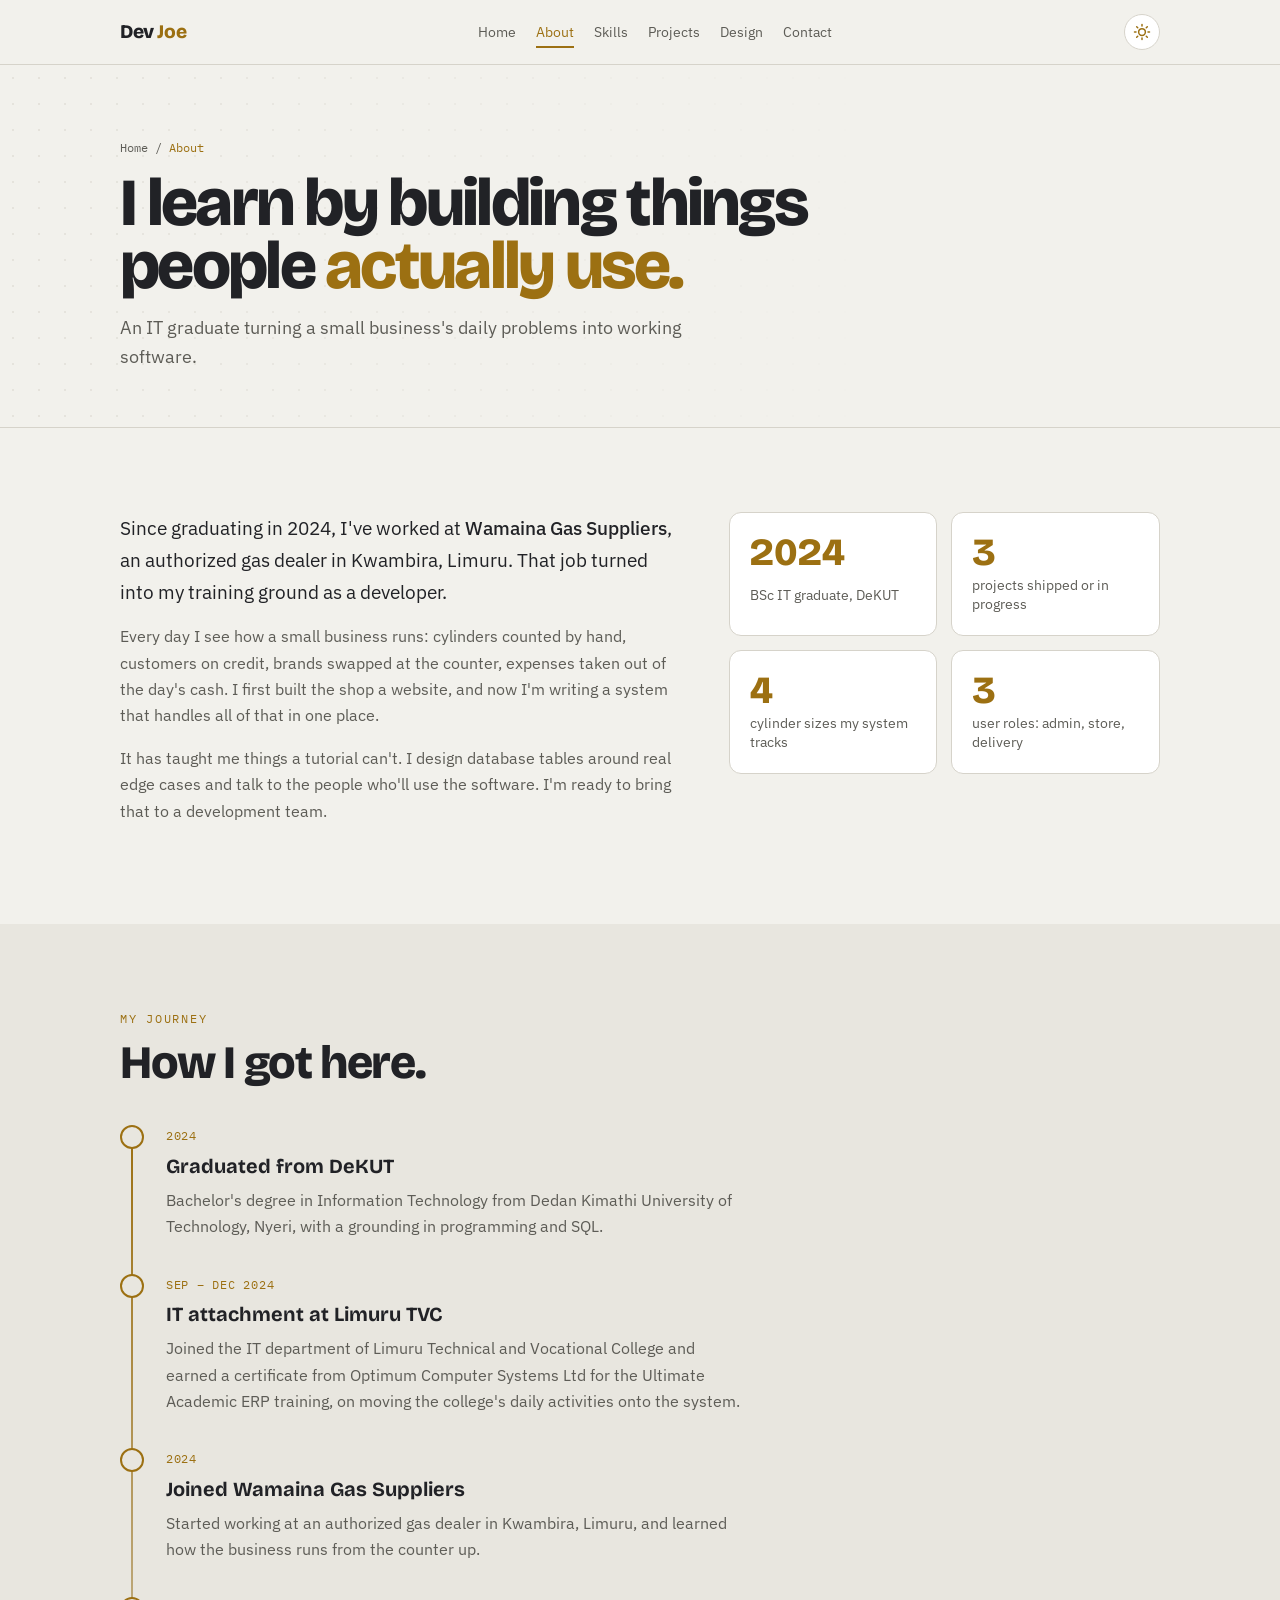
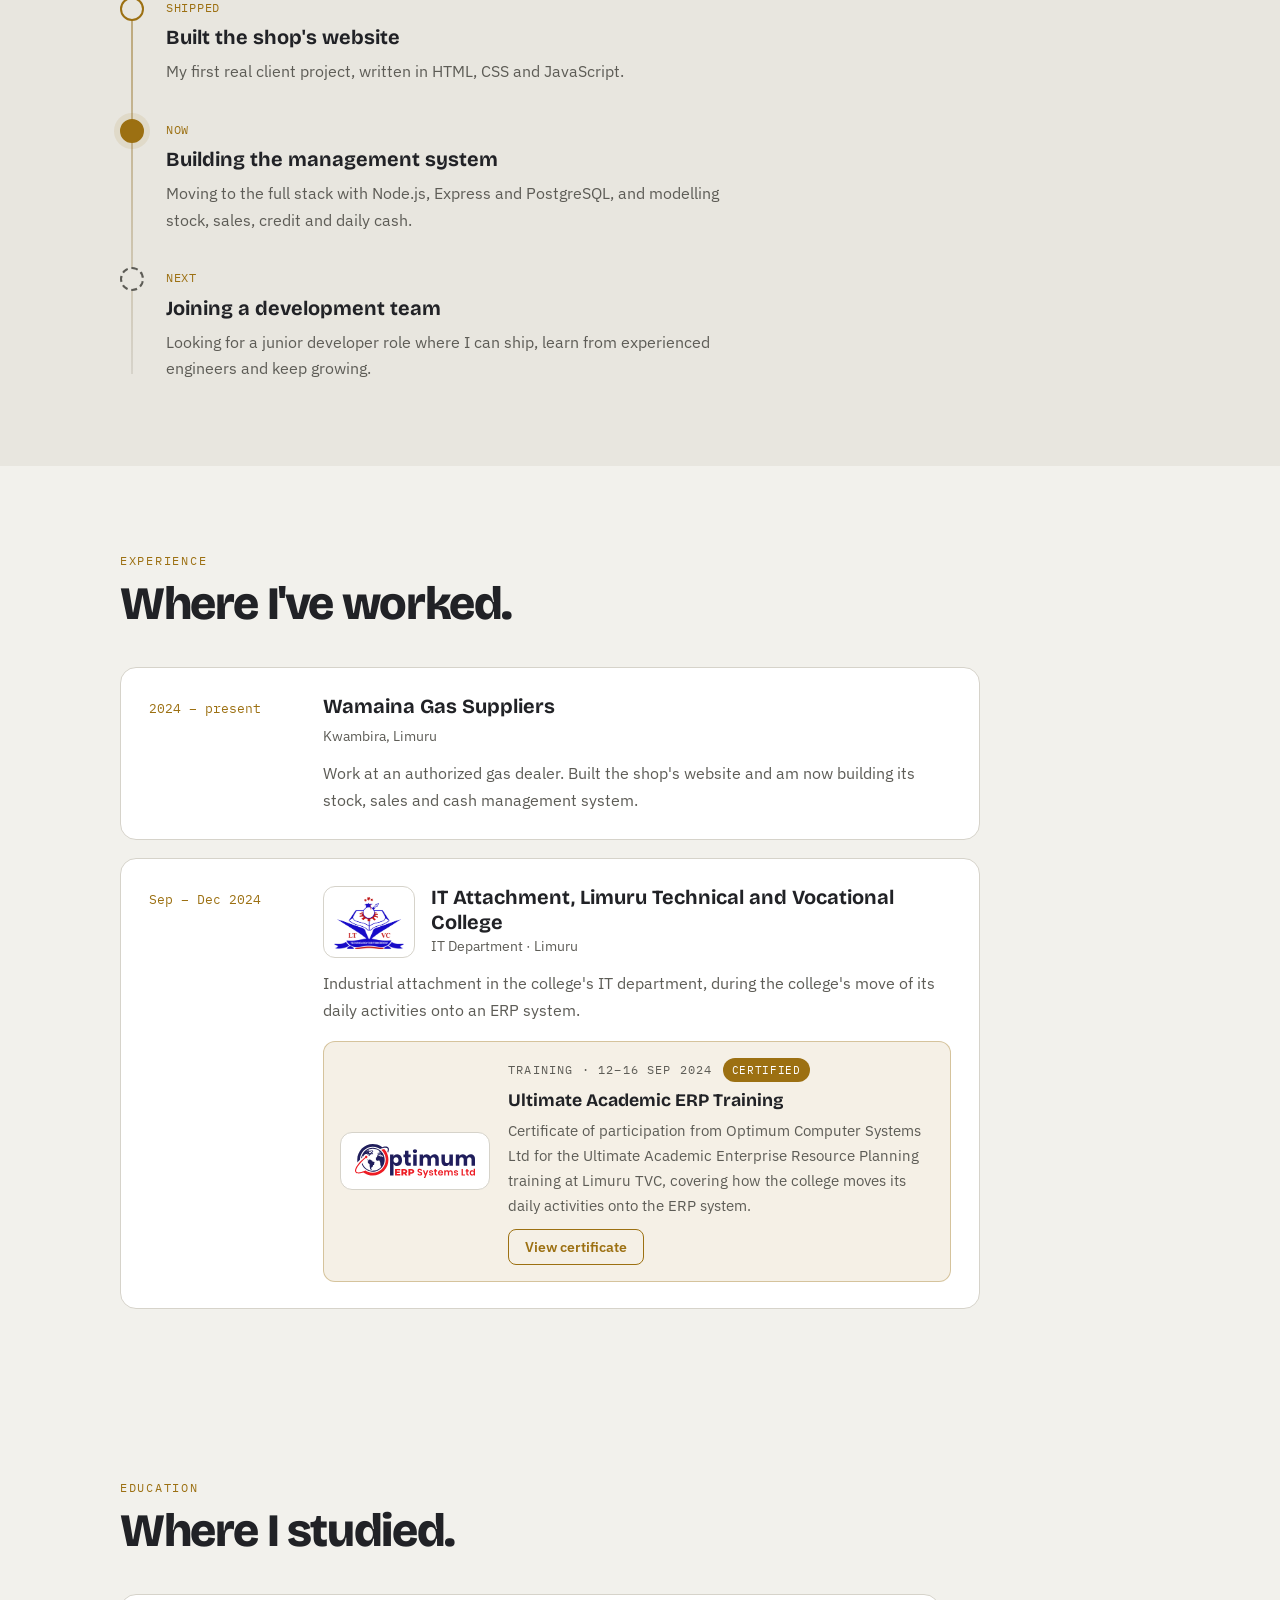
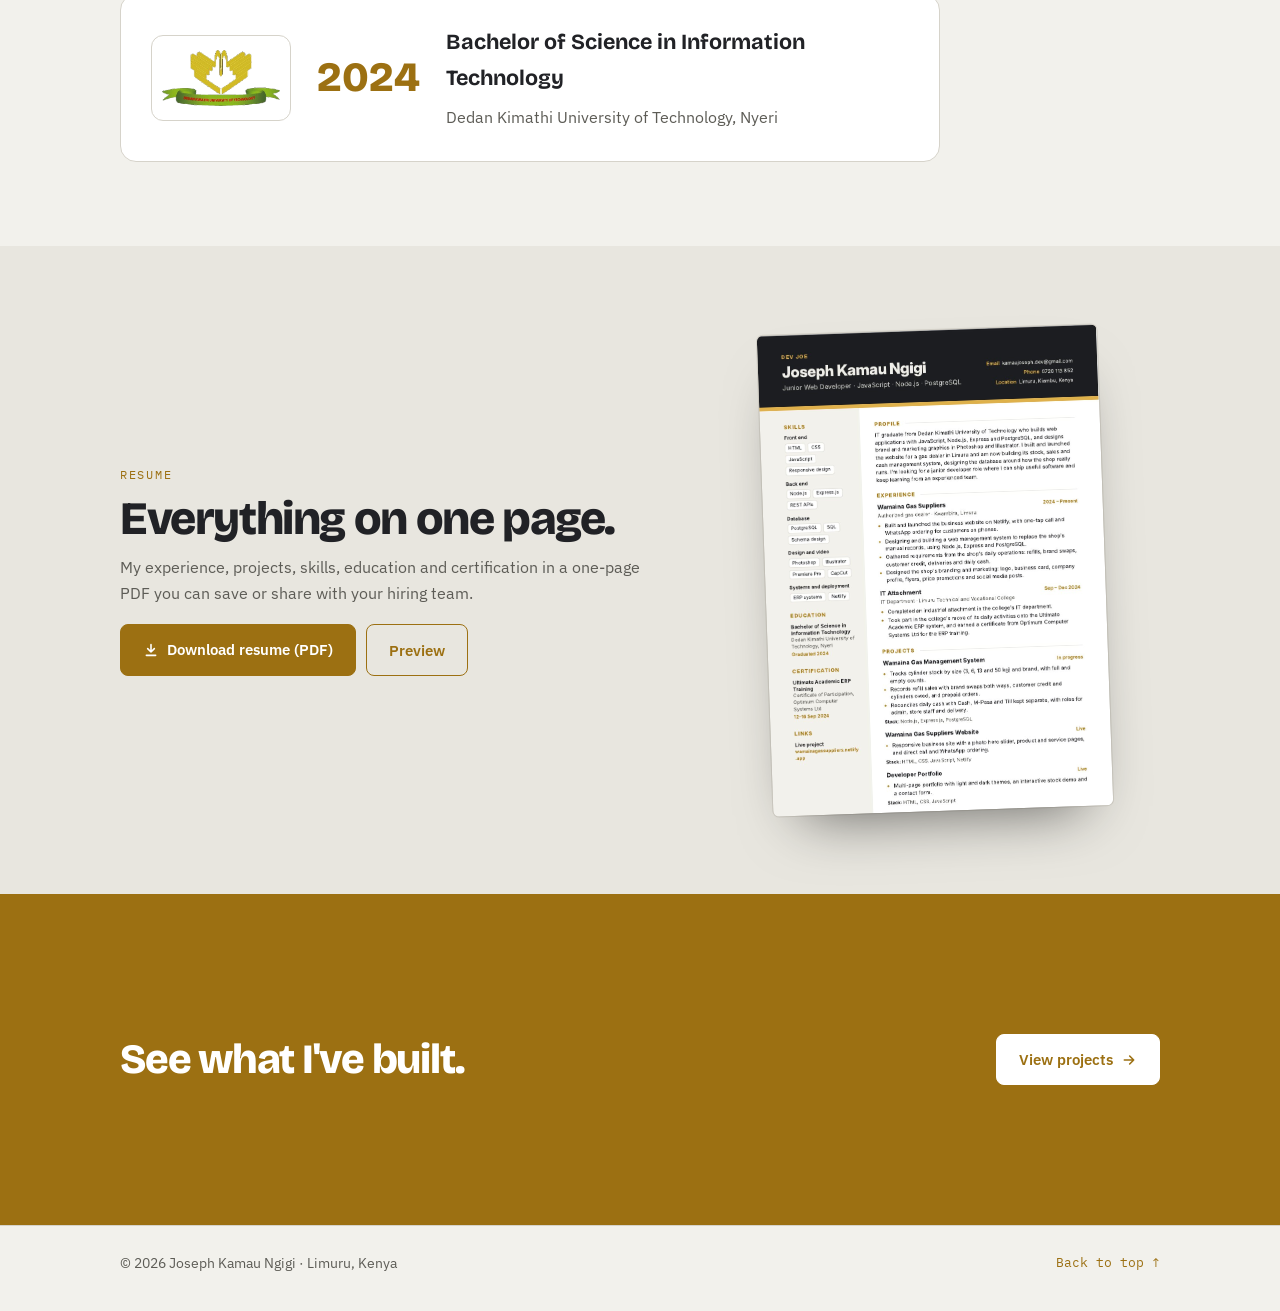
==== about.html @ 1b69b2f5 "Move site to repo root" ====
<!doctype html>
<html lang="en">
<head>
<meta charset="utf-8">
<meta name="viewport" content="width=device-width, initial-scale=1, viewport-fit=cover">
<title>About · Joseph Kamau Ngigi</title>
<link rel="preconnect" href="https://fonts.googleapis.com">
<link rel="preconnect" href="https://fonts.gstatic.com" crossorigin>
<link rel="stylesheet" href="https://fonts.googleapis.com/css2?family=Bricolage+Grotesque:opsz,wght@12..96,500;12..96,700;12..96,800&family=IBM+Plex+Sans:wght@400;500;600&family=IBM+Plex+Mono:wght@400;500&display=swap">
<link rel="stylesheet" href="styles.css">
<script>try{var t=localStorage.getItem('jkn-theme');if(t)document.documentElement.setAttribute('data-theme',t);}catch(e){}</script>
<style>:root{padding-top:env(safe-area-inset-top,0px);padding-bottom:env(safe-area-inset-bottom,0px)}body{margin:0}img{max-width:100%}[hidden]{display:none!important}</style>
</head>
<body>
<header class="top">
  <div class="wrap">
    <a class="mark" href="index.html">Dev <span>Joe</span></a>
    <nav aria-label="Main">
        <a href="index.html">Home</a>
        <a href="about.html" class="active" aria-current="page">About</a>
        <a href="skills.html">Skills</a>
        <a href="projects.html">Projects</a>
        <a href="design.html">Design</a>
        <a href="contact.html">Contact</a>
    </nav>
    <div class="top-right">
      <button class="theme-btn" id="theme-btn" type="button" aria-label="Switch light or dark theme">
        <svg viewBox="0 0 24 24" fill="none" stroke="currentColor" stroke-width="2" stroke-linecap="round"><circle cx="12" cy="12" r="4.5"/><path d="M12 2v2M12 20v2M4.9 4.9l1.4 1.4M17.7 17.7l1.4 1.4M2 12h2M20 12h2M4.9 19.1l1.4-1.4M17.7 6.3l1.4-1.4"/></svg>
      </button>
      <button class="menu-btn" id="menu-btn" type="button" aria-label="Open menu" aria-expanded="false">
        <svg viewBox="0 0 24 24" fill="none" stroke="currentColor" stroke-width="2.2" stroke-linecap="round"><path d="M4 7h16M4 12h16M4 17h16"/></svg>
      </button>
    </div>
  </div>
</header>

<main id="top">
  <div class="page-hero">
    <div class="wrap">
      <div class="crumb"><a href="index.html">Home</a> / <span>About</span></div>
      <h1>I learn by building things people <em>actually use.</em></h1>
      <p>An IT graduate turning a small business's daily problems into working software.</p>
    </div>
  </div>

  <section>
    <div class="wrap">
      <div class="about-grid">
        <div class="about-text">
          <p>Since graduating in 2024, I've worked at <strong>Wamaina Gas Suppliers</strong>, an authorized gas dealer in Kwambira, Limuru. That job turned into my training ground as a developer.</p>
          <p>Every day I see how a small business runs: cylinders counted by hand, customers on credit, brands swapped at the counter, expenses taken out of the day's cash. I first built the shop a website, and now I'm writing a system that handles all of that in one place.</p>
          <p>It has taught me things a tutorial can't. I design database tables around real edge cases and talk to the people who'll use the software. I'm ready to bring that to a development team.</p>
        </div>
        <div class="stats">
          <div class="stat"><b>2024</b><span>BSc IT graduate, DeKUT</span></div>
          <div class="stat"><b>3</b><span>projects shipped or in progress</span></div>
          <div class="stat"><b>4</b><span>cylinder sizes my system tracks</span></div>
          <div class="stat"><b>3</b><span>user roles: admin, store, delivery</span></div>
        </div>
      </div>
    </div>
  </section>

  <section class="alt">
    <div class="wrap">
      <div class="sec-head">
        <div class="kicker">My journey</div>
        <h2>How I got here.</h2>
      </div>
      <div class="journey">
        <div class="step">
          <div class="node"></div>
          <div class="step-body">
            <span class="when">2024</span>
            <h3>Graduated from DeKUT</h3>
            <p>Bachelor's degree in Information Technology from Dedan Kimathi University of Technology, Nyeri, with a grounding in programming and SQL.</p>
          </div>
        </div>
        <div class="step">
          <div class="node"></div>
          <div class="step-body">
            <span class="when">Sep – Dec 2024</span>
            <h3>IT attachment at Limuru TVC</h3>
            <p>Joined the IT department of Limuru Technical and Vocational College and earned a certificate from Optimum Computer Systems Ltd for the Ultimate Academic ERP training, on moving the college's daily activities onto the system.</p>
          </div>
        </div>
        <div class="step">
          <div class="node"></div>
          <div class="step-body">
            <span class="when">2024</span>
            <h3>Joined Wamaina Gas Suppliers</h3>
            <p>Started working at an authorized gas dealer in Kwambira, Limuru, and learned how the business runs from the counter up.</p>
          </div>
        </div>
        <div class="step">
          <div class="node"></div>
          <div class="step-body">
            <span class="when">Shipped</span>
            <h3>Built the shop's website</h3>
            <p>My first real client project, written in HTML, CSS and JavaScript.</p>
          </div>
        </div>
        <div class="step now">
          <div class="node"></div>
          <div class="step-body">
            <span class="when">Now</span>
            <h3>Building the management system</h3>
            <p>Moving to the full stack with Node.js, Express and PostgreSQL, and modelling stock, sales, credit and daily cash.</p>
          </div>
        </div>
        <div class="step next">
          <div class="node"></div>
          <div class="step-body">
            <span class="when">Next</span>
            <h3>Joining a development team</h3>
            <p>Looking for a junior developer role where I can ship, learn from experienced engineers and keep growing.</p>
          </div>
        </div>
      </div>
    </div>
  </section>

  <section>
    <div class="wrap">
      <div class="sec-head">
        <div class="kicker">Experience</div>
        <h2>Where I've worked.</h2>
      </div>
      <div class="exp-list">
        <article class="exp">
          <div class="exp-when">2024 – present</div>
          <div class="exp-body">
            <h3>Wamaina Gas Suppliers</h3>
            <div class="exp-where">Kwambira, Limuru</div>
            <p>Work at an authorized gas dealer. Built the shop's website and am now building its stock, sales and cash management system.</p>
          </div>
        </article>
        <article class="exp">
          <div class="exp-when">Sep – Dec 2024</div>
          <div class="exp-body">
            <div class="exp-title">
              <div class="logo-plate"><img src="logo-ltvc.png" alt="Limuru Technical and Vocational College logo" width="400" height="299"></div>
              <div>
                <h3>IT Attachment, Limuru Technical and Vocational College</h3>
                <div class="exp-where">IT Department · Limuru</div>
              </div>
            </div>
            <p>Industrial attachment in the college's IT department, during the college's move of its daily activities onto an ERP system.</p>
            <div class="cert">
              <div class="logo-plate wide"><img src="logo-optimum.svg" alt="Optimum logo" width="714" height="200"></div>
              <div class="cert-body">
                <div class="cert-top"><span class="label">Training · 12–16 Sep 2024</span><span class="cert-badge">Certified</span></div>
                <h4>Ultimate Academic ERP Training</h4>
                <p>Certificate of participation from Optimum Computer Systems Ltd for the Ultimate Academic Enterprise Resource Planning training at Limuru TVC, covering how the college moves its daily activities onto the ERP system.</p>
                <button class="btn btn-ghost cert-btn" type="button" id="open-cert">View certificate</button>
              </div>
            </div>
          </div>
        </article>
      </div>
    </div>
  </section>

  <section>
    <div class="wrap">
      <div class="sec-head">
        <div class="kicker">Education</div>
        <h2>Where I studied.</h2>
      </div>
      <div class="edu-card">
        <div class="logo-plate edu-logo"><img src="logo-dekut.png" alt="Dedan Kimathi University of Technology logo" width="395" height="186"></div>
        <div class="edu-year">2024</div>
        <h3>Bachelor of Science in Information Technology</h3>
        <p>Dedan Kimathi University of Technology, Nyeri</p>
      </div>
    </div>
  </section>

  <section class="alt" id="resume">
    <div class="wrap resume-grid">
      <div class="sec-head">
        <div class="kicker">Resume</div>
        <h2>Everything on one page.</h2>
        <p>My experience, projects, skills, education and certification in a one-page PDF you can save or share with your hiring team.</p>
        <div class="resume-actions">
          <a class="btn btn-solid resume-dl" id="dl-about" href="Joseph-Kamau-Ngigi-Resume.pdf" download><svg viewBox="0 0 24 24" fill="none" stroke="currentColor" stroke-width="2.4" stroke-linecap="round" stroke-linejoin="round"><path d="M12 4v11M7 10l5 5 5-5M5 20h14"/></svg> Download resume (PDF)</a>
          <button class="btn btn-ghost" type="button" data-open="resume-box">Preview</button>
        </div>
        <p class="dl-note" id="dl-note-about" aria-live="polite"></p>
      </div>
      <button class="resume-thumb" type="button" data-open="resume-box" aria-label="Preview resume">
        <img src="resume-preview.jpg" alt="First page of Joseph Kamau Ngigi's resume" width="911" height="1288" loading="lazy">
      </button>
    </div>
  </section>

  <div class="lightbox" id="resume-box" hidden role="dialog" aria-modal="true" aria-label="Resume preview">
    <div class="lightbox-inner">
      <button class="lightbox-close" type="button" data-close="resume-box" aria-label="Close resume preview">×</button>
      <img src="resume-preview.jpg" alt="Joseph Kamau Ngigi's resume" width="911" height="1288">
    </div>
  </div>

  <section class="cta">
    <div class="wrap">
      <h2>See what I've built.</h2>
      <a class="btn" href="projects.html">View projects <svg viewBox="0 0 24 24" fill="none" stroke="currentColor" stroke-width="2.4" stroke-linecap="round" stroke-linejoin="round"><path d="M5 12h14M13 6l6 6-6 6"/></svg></a>
    </div>
  </section>

  <div class="lightbox" id="cert-box" hidden role="dialog" aria-modal="true" aria-label="ERP training certificate">
    <div class="lightbox-inner">
      <button class="lightbox-close" type="button" id="close-cert" aria-label="Close certificate">×</button>
      <img src="certificate-erp.jpg" alt="Certificate of participation awarded to Kamau Joseph by Optimum Computer Systems Ltd for the Ultimate Academic ERP Training at Limuru Technical and Vocational College, 12 to 16 September 2024" width="1600" height="1132" loading="lazy">
    </div>
  </div>
</main>

<footer>
  <div class="wrap">
    <span>© 2026 Joseph Kamau Ngigi · Limuru, Kenya</span>
    <a class="to-top" href="#top">Back to top ↑</a>
  </div>
</footer>
<script src="app.js"></script>
</body>
</html>
---- styles.css ----
/* Layout: dark charcoal stage, gold as the one bold voice. Split hero (intro + live code window), ticker band, then alternating sections */
:root {
  --bg: #191a1d;
  --bg-2: #202125;
  --surface: #26272c;
  --line: #3a3b41;
  --fg: #eeede7;
  --muted: #a4a39c;
  --gold: #e0b04a;
  --gold-deep: #b8862a;
  --gold-soft: rgba(224,176,74,.13);
  --on-gold: #191a1d;
  --code-bg: #141518;
  --code-fg: #d9d8d2;
  --code-kw: #e0b04a;
  --code-str: #b9c48a;
  --code-cm: #6f6e69;
  --good: #8fbf7a;
  --display: "Bricolage Grotesque", "Segoe UI", system-ui, sans-serif;
  --body: "IBM Plex Sans", "Segoe UI", system-ui, sans-serif;
  --mono: "IBM Plex Mono", ui-monospace, Consolas, monospace;
  color-scheme: dark;
}
@media (prefers-color-scheme: light) {
  :root:not([data-theme="dark"]) {
    --bg: #f2f1ec; --bg-2: #e8e6df; --surface: #ffffff; --line: #d6d3ca; --fg: #212226;
    --muted: #5d5c56; --gold: #9c7012; --gold-deep: #7c5809; --gold-soft: rgba(156,112,18,.10); --on-gold: #ffffff;
    --good: #3f7a2c;
    color-scheme: light;
  }
}
:root[data-theme="light"] {
  --bg: #f2f1ec; --bg-2: #e8e6df; --surface: #ffffff; --line: #d6d3ca; --fg: #212226;
  --muted: #5d5c56; --gold: #9c7012; --gold-deep: #7c5809; --gold-soft: rgba(156,112,18,.10); --on-gold: #ffffff;
  --good: #3f7a2c;
  color-scheme: light;
}

* { box-sizing: border-box; }
html { scroll-behavior: smooth; }
body {
  background: var(--bg); color: var(--fg);
  font-family: var(--body); font-size: 1rem; line-height: 1.65;
  overflow-x: hidden;
}
.wrap { max-width: 1080px; margin: 0 auto; padding-inline: 20px; }
a { color: var(--gold); }
a:focus-visible, button:focus-visible { outline: 2px solid var(--gold); outline-offset: 3px; border-radius: 4px; }

/* ---------- Top bar ---------- */
.top {
  position: sticky; top: env(safe-area-inset-top, 0px); z-index: 20;
  background: color-mix(in srgb, var(--bg) 82%, transparent);
  backdrop-filter: blur(10px); -webkit-backdrop-filter: blur(10px);
  border-bottom: 1px solid var(--line);
}
.top .wrap { display: flex; justify-content: space-between; align-items: center; gap: 16px; padding-block: 14px; }
.mark { font-family: var(--display); font-weight: 800; font-size: 1.2rem; color: var(--fg); text-decoration: none; letter-spacing: -.02em; }
.mark span { color: var(--gold); }
.top-right { display: flex; align-items: center; gap: 18px; }
nav { display: flex; gap: 20px; }
nav a { color: var(--muted); text-decoration: none; font-size: .9rem; position: relative; }
nav a::after { content: ""; position: absolute; left: 0; right: 100%; bottom: -4px; height: 2px; background: var(--gold); transition: right .25s; }
nav a:hover { color: var(--fg); }
nav a:hover::after { right: 0; }
.theme-btn {
  width: 36px; height: 36px; border-radius: 50%; border: 1px solid var(--line); background: var(--surface);
  color: var(--gold); cursor: pointer; display: grid; place-items: center;
}
.theme-btn svg { width: 18px; height: 18px; }

/* ---------- Hero ---------- */
.hero { position: relative; overflow: hidden; }
.hero::before {
  content: ""; position: absolute; inset: 0; pointer-events: none;
  background-image: radial-gradient(var(--line) 1px, transparent 1px);
  background-size: 26px 26px; opacity: .55;
  mask-image: radial-gradient(ellipse at 30% 40%, #000 20%, transparent 75%);
  -webkit-mask-image: radial-gradient(ellipse at 30% 40%, #000 20%, transparent 75%);
}
.glow {
  position: absolute; width: 520px; height: 520px; border-radius: 50%; pointer-events: none;
  background: radial-gradient(circle, var(--gold-soft), transparent 65%);
  left: var(--gx, 20%); top: var(--gy, 30%); transform: translate(-50%, -50%);
  transition: left .4s ease-out, top .4s ease-out;
}
.hero-grid {
  position: relative; display: grid; grid-template-columns: 1.1fr 1fr; gap: 48px; align-items: center;
  padding-block: 80px 72px;
}
.hero-copy { display: grid; gap: 22px; min-width: 0; }
.hello {
  display: inline-flex; align-items: center; gap: 10px; justify-self: start;
  font-family: var(--mono); font-size: .82rem; color: var(--muted);
  border: 1px solid var(--line); border-radius: 999px; padding: 6px 14px 6px 10px; background: var(--surface);
}
.dot { width: 8px; height: 8px; border-radius: 50%; background: var(--good); box-shadow: 0 0 0 0 var(--good); animation: pulse 2s infinite; }
@keyframes pulse { 0% { box-shadow: 0 0 0 0 color-mix(in srgb, var(--good) 60%, transparent); } 100% { box-shadow: 0 0 0 10px transparent; } }
h1 {
  font-family: var(--display); font-weight: 800; margin: 0;
  font-size: clamp(2.7rem, 7.4vw, 5.2rem); line-height: .95; letter-spacing: -.04em; text-wrap: balance;
}
h1 .last {
  background: linear-gradient(100deg, var(--gold-deep), var(--gold) 45%, var(--gold-deep));
  background-size: 200% 100%; -webkit-background-clip: text; background-clip: text; color: transparent;
  animation: sheen 6s ease-in-out infinite;
}
@keyframes sheen { 0%,100% { background-position: 0% 0; } 50% { background-position: 100% 0; } }
.role { font-family: var(--display); font-size: clamp(1.25rem, 2.6vw, 1.6rem); font-weight: 500; margin: 0; }
.role .rot { color: var(--gold); display: inline-block; min-width: 1ch; }
.role .rot::after { content: "|"; margin-left: 2px; animation: blink 1s steps(1) infinite; color: var(--gold); }
@keyframes blink { 50% { opacity: 0; } }
.lede { font-size: 1.08rem; color: var(--muted); max-width: 54ch; margin: 0; }
.lede strong { color: var(--fg); font-weight: 500; }
.actions { display: flex; gap: 12px; flex-wrap: wrap; }
.btn {
  font-family: var(--body); font-weight: 600; font-size: .95rem;
  padding: 12px 22px; border-radius: 8px; text-decoration: none; cursor: pointer;
  border: 1px solid var(--gold); display: inline-flex; align-items: center; gap: 8px;
  transition: transform .2s, box-shadow .2s, background .2s;
}
.btn-solid { background: var(--gold); color: var(--on-gold); }
.btn-solid:hover { transform: translateY(-2px); box-shadow: 0 10px 24px -10px var(--gold); }
.btn-ghost { background: transparent; color: var(--gold); }
.btn-ghost:hover { background: var(--gold-soft); transform: translateY(-2px); }
.btn svg { width: 16px; height: 16px; transition: transform .2s; }
.btn:hover svg { transform: translateX(3px); }

/* Code window */
.code-win {
  min-width: 0; background: var(--code-bg); border: 1px solid var(--line); border-radius: 12px;
  box-shadow: 0 30px 60px -30px rgba(0,0,0,.6), 0 0 0 1px rgba(255,255,255,.02);
  transform: rotate(1.2deg); transition: transform .4s;
}
.code-win:hover { transform: rotate(0deg) translateY(-4px); }
.code-bar { display: flex; align-items: center; gap: 8px; padding: 12px 14px; border-bottom: 1px solid #2a2b30; }
.code-bar i { width: 11px; height: 11px; border-radius: 50%; background: #3a3b41; }
.code-bar i:first-child { background: var(--gold); }
.code-bar span { font-family: var(--mono); font-size: .75rem; color: var(--code-cm); margin-left: 8px; overflow: hidden; text-overflow: ellipsis; white-space: nowrap; }
.code { padding: 18px 18px 20px; overflow-x: auto; font-family: var(--mono); font-size: .82rem; line-height: 1.75; color: var(--code-fg); }
.ln { white-space: pre; overflow: hidden; width: calc(var(--n) * 1ch); }
.typing .ln { width: 0; animation: type calc(var(--n) * 28ms) steps(var(--n), end) forwards; animation-delay: var(--d); }
@keyframes type { to { width: calc(var(--n) * 1ch); } }
.kw { color: var(--code-kw); } .str { color: var(--code-str); } .cm { color: var(--code-cm); }
.out { color: var(--good); }

/* ---------- Ticker ---------- */
.ticker { background: var(--gold); color: var(--on-gold); overflow: hidden; border-block: 1px solid var(--gold-deep); }
.ticker-track { display: flex; width: max-content; animation: scroll 32s linear infinite; }
.ticker:hover .ticker-track { animation-play-state: paused; }
.ticker-track span {
  font-family: var(--display); font-weight: 700; font-size: 1.05rem; padding: 12px 22px; white-space: nowrap;
  display: inline-flex; align-items: center; gap: 22px;
}
.ticker-track span::after { content: "◆"; font-size: .6rem; opacity: .6; }
@keyframes scroll { to { transform: translateX(-50%); } }

/* ---------- Sections ---------- */
section { padding-block: 84px; }
section.alt { background: var(--bg-2); }
.sec-head { display: grid; gap: 10px; margin-bottom: 38px; }
.kicker { font-family: var(--mono); font-size: .78rem; letter-spacing: .14em; text-transform: uppercase; color: var(--gold); }
h2 { font-family: var(--display); font-weight: 800; font-size: clamp(2rem, 4.4vw, 2.9rem); letter-spacing: -.03em; line-height: 1.05; margin: 0; text-wrap: balance; }
.sec-head p { margin: 0; color: var(--muted); max-width: 60ch; }
.label { font-family: var(--mono); font-size: .74rem; letter-spacing: .1em; text-transform: uppercase; color: var(--muted); }

/* About */
.about-grid { display: grid; grid-template-columns: 1.3fr 1fr; gap: 48px; align-items: start; }
.about-text p { margin: 0 0 16px; max-width: 62ch; }
.about-text p:first-child { font-size: 1.2rem; color: var(--fg); }
.about-text p { color: var(--muted); }
.about-text strong { color: var(--fg); font-weight: 500; }
.stats { display: grid; grid-template-columns: 1fr 1fr; gap: 14px; }
.stat {
  background: var(--surface); border: 1px solid var(--line); border-radius: 12px; padding: 20px;
  display: grid; gap: 4px; transition: border-color .25s, transform .25s;
}
.stat:hover { border-color: var(--gold); transform: translateY(-3px); }
.stat b { font-family: var(--display); font-size: 2.4rem; font-weight: 800; color: var(--gold); line-height: 1; font-variant-numeric: tabular-nums; }
.stat span { font-size: .88rem; color: var(--muted); line-height: 1.4; }

/* Skills */
.skills { display: grid; grid-template-columns: repeat(3, 1fr); gap: 18px; }
.skill-card {
  background: var(--surface); border: 1px solid var(--line); border-radius: 14px; padding: 26px;
  display: grid; gap: 14px; align-content: start; position: relative; overflow: hidden;
  transition: transform .25s, border-color .25s;
}
.skill-card::before {
  content: ""; position: absolute; inset: auto -40% -60% auto; width: 200px; height: 200px; border-radius: 50%;
  background: radial-gradient(circle, var(--gold-soft), transparent 70%); opacity: 0; transition: opacity .3s;
}
.skill-card:hover { transform: translateY(-4px); border-color: var(--gold); }
.skill-card:hover::before { opacity: 1; }
.skill-icon { width: 44px; height: 44px; border-radius: 10px; background: var(--gold-soft); color: var(--gold); display: grid; place-items: center; }
.skill-icon svg { width: 22px; height: 22px; }
.skill-card h3 { font-family: var(--display); font-size: 1.3rem; margin: 0; font-weight: 700; }
.skill-card p { margin: 0; color: var(--muted); font-size: .94rem; }
.chips { display: flex; flex-wrap: wrap; gap: 8px; }
.chip {
  font-family: var(--mono); font-size: .8rem; padding: 5px 11px; border-radius: 6px;
  background: var(--bg); border: 1px solid var(--line); color: var(--fg);
}

/* Projects */
.featured {
  display: grid; grid-template-columns: 1fr 1fr; gap: 0; border: 1px solid var(--gold); border-radius: 16px;
  overflow: hidden; background: var(--surface); margin-bottom: 22px;
}
.feat-info { padding: 34px; display: grid; gap: 16px; align-content: start; min-width: 0; }
.p-head { display: flex; justify-content: space-between; align-items: center; gap: 12px; flex-wrap: wrap; }
.status {
  font-family: var(--mono); font-size: .7rem; letter-spacing: .08em; text-transform: uppercase;
  padding: 4px 10px; border-radius: 999px; border: 1px solid var(--line); color: var(--muted); white-space: nowrap;
  display: inline-flex; align-items: center; gap: 6px;
}
.status.building { color: var(--gold); border-color: var(--gold); background: var(--gold-soft); }
.status.building::before { content: ""; width: 6px; height: 6px; border-radius: 50%; background: var(--gold); animation: blink 1.4s steps(1) infinite; }
.status.done { color: var(--good); border-color: color-mix(in srgb, var(--good) 50%, transparent); }
.feat-info h3, .project h3 { font-family: var(--display); font-weight: 800; font-size: 1.6rem; margin: 0; letter-spacing: -.02em; line-height: 1.15; }
.feat-info p, .project p { margin: 0; color: var(--muted); }
.feat-info p strong, .project p strong { color: var(--fg); font-weight: 500; }
.features { margin: 0; padding: 0; list-style: none; display: grid; gap: 10px; }
.features li { display: grid; grid-template-columns: 20px 1fr; gap: 10px; font-size: .95rem; }
.features li::before { content: ""; width: 10px; height: 10px; margin-top: 8px; border: 2px solid var(--gold); transform: rotate(45deg); }

/* Stock demo */
.demo { background: var(--code-bg); padding: 28px; display: grid; gap: 16px; align-content: start; border-left: 1px solid var(--line); min-width: 0; color: var(--code-fg); }
.demo-top { display: flex; justify-content: space-between; align-items: center; gap: 10px; flex-wrap: wrap; }
.demo-title { font-family: var(--mono); font-size: .78rem; color: var(--code-cm); }
.sample-tag { font-family: var(--mono); font-size: .68rem; letter-spacing: .08em; text-transform: uppercase; color: #191a1d; background: #e0b04a; padding: 3px 8px; border-radius: 4px; }
.tabs { display: flex; gap: 6px; flex-wrap: wrap; }
.tab {
  font-family: var(--mono); font-size: .82rem; padding: 7px 12px; border-radius: 6px; cursor: pointer;
  background: transparent; color: #a4a39c; border: 1px solid #3a3b41;
}
.tab[aria-selected="true"] { background: #e0b04a; color: #191a1d; border-color: #e0b04a; }
.rows { display: grid; gap: 12px; }
.row { display: grid; gap: 6px; }
.row-top { display: flex; justify-content: space-between; align-items: baseline; gap: 8px; font-size: .88rem; }
.row-top b { font-weight: 600; color: #eeede7; }
.row-top span { font-family: var(--mono); font-size: .76rem; color: #a4a39c; font-variant-numeric: tabular-nums; }
.bar { height: 10px; border-radius: 5px; background: #2a2b30; display: flex; overflow: hidden; }
.bar .f { background: #e0b04a; transition: width .45s cubic-bezier(.2,.8,.2,1); }
.bar .e { background: #5d5c56; transition: width .45s cubic-bezier(.2,.8,.2,1); }
.row-btn {
  justify-self: start; font-family: var(--mono); font-size: .72rem; padding: 4px 9px; border-radius: 4px; cursor: pointer;
  background: transparent; color: #e0b04a; border: 1px solid #4a4230;
}
.row-btn:hover { background: rgba(224,176,74,.12); }
.row-btn:disabled { opacity: .4; cursor: not-allowed; }
.demo-foot { display: flex; justify-content: space-between; align-items: center; gap: 10px; flex-wrap: wrap; padding-top: 6px; border-top: 1px solid #2a2b30; }
.legend { display: flex; gap: 14px; font-family: var(--mono); font-size: .72rem; color: #a4a39c; }
.legend i { display: inline-block; width: 9px; height: 9px; border-radius: 2px; margin-right: 5px; vertical-align: -1px; }
.supplier-btn { font-family: var(--body); font-weight: 600; font-size: .82rem; padding: 7px 12px; border-radius: 6px; cursor: pointer; background: #e0b04a; color: #191a1d; border: none; }
.log { font-family: var(--mono); font-size: .76rem; color: #8fbf7a; min-height: 1.3em; }

.projects { display: grid; grid-template-columns: 1fr 1fr; gap: 22px; }
.project {
  background: var(--surface); border: 1px solid var(--line); border-radius: 16px; padding: 30px;
  display: grid; gap: 14px; align-content: start; transition: transform .25s, border-color .25s;
}
.project:hover { transform: translateY(-4px); border-color: var(--gold); }
.mini {
  height: 120px; border-radius: 10px; border: 1px solid var(--line); background: var(--bg);
  display: grid; grid-template-rows: 22px 1fr; overflow: hidden;
}
.mini-bar { display: flex; gap: 5px; align-items: center; padding-inline: 10px; border-bottom: 1px solid var(--line); }
.mini-bar i { width: 7px; height: 7px; border-radius: 50%; background: var(--line); }
.mini-body { padding: 12px; display: grid; gap: 7px; align-content: start; }
.mini-body .ttl { height: 12px; width: 55%; border-radius: 3px; background: var(--gold); }
.mini-body .txt { height: 7px; border-radius: 3px; background: var(--line); }
.mini-body .row3 { display: grid; grid-template-columns: repeat(3, 1fr); gap: 6px; margin-top: 4px; }
.mini-body .row3 span { height: 30px; border-radius: 4px; background: var(--gold-soft); border: 1px solid var(--line); }

/* Journey */
.journey { position: relative; display: grid; gap: 0; max-width: 760px; }
.journey::before { content: ""; position: absolute; left: 11px; top: 8px; bottom: 8px; width: 2px; background: linear-gradient(var(--gold), var(--line)); }
.step { display: grid; grid-template-columns: 24px 1fr; gap: 22px; padding-bottom: 34px; position: relative; }
.step:last-child { padding-bottom: 0; }
.node { width: 24px; height: 24px; border-radius: 50%; background: var(--bg-2); border: 2px solid var(--gold); position: relative; z-index: 1; }
.step.now .node { background: var(--gold); box-shadow: 0 0 0 6px var(--gold-soft); }
.step.next .node { border-style: dashed; border-color: var(--muted); }
.step-body { display: grid; gap: 4px; }
.when { font-family: var(--mono); font-size: .78rem; color: var(--gold); letter-spacing: .06em; text-transform: uppercase; }
.step h3 { margin: 0; font-family: var(--display); font-weight: 700; font-size: 1.25rem; }
.step p { margin: 0; color: var(--muted); max-width: 58ch; }

/* Contact */
.contact { text-align: left; }
.contact-hero {
  font-family: var(--display); font-weight: 800; letter-spacing: -.04em; line-height: .98;
  font-size: clamp(2.4rem, 7vw, 4.6rem); margin: 0 0 18px; text-wrap: balance;
}
.contact-hero em { font-style: normal; color: var(--gold); }
.contact > .wrap > p { color: var(--muted); max-width: 56ch; margin: 0 0 34px; font-size: 1.08rem; }
.contact-grid { display: grid; grid-template-columns: 1fr 1fr; gap: 18px; max-width: 820px; }
.contact-item {
  background: var(--surface); border: 1px solid var(--line); border-radius: 14px; padding: 22px 24px;
  display: grid; grid-template-columns: 46px 1fr; gap: 6px 16px; align-items: center; min-width: 0;
  transition: border-color .25s;
}
.contact-item:hover { border-color: var(--gold); }
.c-icon { grid-row: span 3; width: 46px; height: 46px; border-radius: 12px; background: var(--gold-soft); color: var(--gold); display: grid; place-items: center; align-self: start; }
.c-icon svg { width: 22px; height: 22px; }
.contact-value { font-size: 1.08rem; font-weight: 500; overflow-wrap: anywhere; user-select: all; min-width: 0; }
.copy {
  justify-self: start; background: none; border: 1px solid var(--line); color: var(--fg);
  font-family: var(--mono); font-size: .76rem; padding: 5px 12px; border-radius: 6px; cursor: pointer; margin-top: 4px;
}
.copy:hover, .copy.done { border-color: var(--gold); color: var(--gold); }

footer { border-top: 1px solid var(--line); }
footer .wrap { padding-block: 26px 36px; color: var(--muted); font-size: .85rem; display: flex; justify-content: space-between; gap: 12px; flex-wrap: wrap; }
.to-top { color: var(--gold); text-decoration: none; font-family: var(--mono); font-size: .8rem; }

/* ---------- Responsive ---------- */
@media (max-width: 900px) {
  .hero-grid, .about-grid, .featured { grid-template-columns: 1fr; }
  .hero-grid { padding-block: 56px 56px; gap: 40px; }
  .demo { border-left: none; border-top: 1px solid var(--line); }
  .code-win { transform: none; }
}
@media (max-width: 700px) {
  nav { display: none; }
  .skills, .projects, .contact-grid { grid-template-columns: 1fr; }
  section { padding-block: 64px; }
  .feat-info, .demo, .project { padding: 22px; }
  .code { font-size: .74rem; }
}
@media (prefers-reduced-motion: reduce) {
  *, *::before, *::after { animation: none !important; transition: none !important; }
  .typing .ln { width: calc(var(--n) * 1ch); }
  html { scroll-behavior: auto; }
}

/* ---------- Multi-page additions ---------- */
nav a.active { color: var(--gold); }
nav a.active::after { right: 0; }
.menu-btn {
  display: none; width: 36px; height: 36px; border-radius: 8px; border: 1px solid var(--line);
  background: var(--surface); color: var(--fg); cursor: pointer; place-items: center;
}
.menu-btn svg { width: 18px; height: 18px; }
@media (max-width: 700px) {
  .menu-btn { display: grid; }
  .top .wrap { flex-wrap: wrap; }
  nav {
    display: none; order: 3; width: 100%; flex-direction: column; gap: 0;
    padding-block: 8px 4px; border-top: 1px solid var(--line); margin-top: 12px;
  }
  .top.open nav { display: flex; }
  nav a { padding: 12px 4px; font-size: 1rem; border-bottom: 1px solid var(--line); }
  nav a:last-child { border-bottom: none; }
  nav a::after { display: none; }
  .top-right { gap: 10px; }
}

/* Inner page heading */
.page-hero { position: relative; overflow: hidden; border-bottom: 1px solid var(--line); }
.page-hero::before {
  content: ""; position: absolute; inset: 0; pointer-events: none;
  background-image: radial-gradient(var(--line) 1px, transparent 1px); background-size: 26px 26px; opacity: .5;
  mask-image: linear-gradient(90deg, #000, transparent 70%); -webkit-mask-image: linear-gradient(90deg, #000, transparent 70%);
}
.page-hero .wrap { position: relative; padding-block: 72px 56px; display: grid; gap: 14px; }
.page-hero h1 { font-size: clamp(2.4rem, 6.4vw, 4.2rem); }
.page-hero h1 em { font-style: normal; color: var(--gold); }
.page-hero p { margin: 0; color: var(--muted); font-size: 1.1rem; max-width: 58ch; }
.crumb { font-family: var(--mono); font-size: .78rem; color: var(--muted); }
.crumb a { color: var(--muted); text-decoration: none; }
.crumb a:hover { color: var(--gold); }
.crumb span { color: var(--gold); }

/* Home: quick links to pages */
.quick { display: grid; grid-template-columns: repeat(3, 1fr); gap: 18px; }
.quick a {
  text-decoration: none; color: var(--fg); background: var(--surface); border: 1px solid var(--line);
  border-radius: 14px; padding: 26px; display: grid; gap: 10px; transition: transform .25s, border-color .25s;
}
.quick a:hover { transform: translateY(-4px); border-color: var(--gold); }
.quick h3 { margin: 0; font-family: var(--display); font-size: 1.35rem; font-weight: 700; display: flex; justify-content: space-between; align-items: center; gap: 8px; }
.quick h3 svg { width: 20px; height: 20px; color: var(--gold); transition: transform .2s; }
.quick a:hover h3 svg { transform: translateX(4px); }
.quick p { margin: 0; color: var(--muted); font-size: .95rem; }

/* CTA band */
.cta { background: var(--gold); color: var(--on-gold); }
.cta .wrap { padding-block: 56px; display: flex; justify-content: space-between; align-items: center; gap: 24px; flex-wrap: wrap; }
.cta h2 { color: var(--on-gold); font-size: clamp(1.8rem, 4vw, 2.6rem); }
.cta .btn { background: var(--on-gold); color: var(--gold); border-color: var(--on-gold); }
.cta .btn:hover { transform: translateY(-2px); }

/* Education card */
.edu-card {
  background: var(--surface); border: 1px solid var(--line); border-radius: 16px; padding: 30px;
  display: grid; grid-template-columns: auto 1fr; gap: 8px 26px; align-items: start; max-width: 820px;
}
.edu-year { font-family: var(--display); font-weight: 800; font-size: 2.6rem; color: var(--gold); line-height: 1; grid-row: span 3; }
.edu-card h3 { margin: 0; font-family: var(--display); font-size: 1.35rem; font-weight: 700; }
.edu-card p { margin: 0; color: var(--muted); }

/* Skills page: learning list */
.learning { display: grid; grid-template-columns: repeat(2, 1fr); gap: 14px; max-width: 820px; }
.learn-item { display: grid; gap: 8px; background: var(--surface); border: 1px solid var(--line); border-radius: 12px; padding: 18px 20px; }
.learn-top { display: flex; justify-content: space-between; gap: 10px; font-weight: 600; }
.learn-top span { font-family: var(--mono); font-size: .76rem; color: var(--gold); font-weight: 400; }

@media (max-width: 900px) { .quick { grid-template-columns: 1fr; } }
@media (max-width: 700px) {
  .learning { grid-template-columns: 1fr; }
  .edu-card { grid-template-columns: 1fr; }
  .edu-year { grid-row: auto; }
  .page-hero .wrap { padding-block: 52px 40px; }
}

/* Portrait */
.portrait { margin: 0; justify-self: center; width: min(100%, 380px); display: grid; gap: 14px; position: relative; }
.portrait-frame { position: relative; border-radius: 18px; }
.portrait-frame::before {
  content: ""; position: absolute; inset: 0; border: 2px solid var(--gold); border-radius: 18px;
  transform: translate(16px, 16px); transition: transform .4s;
}
.portrait:hover .portrait-frame::before { transform: translate(10px, 10px); }
.portrait img {
  position: relative; display: block; width: 100%; height: auto; aspect-ratio: 570 / 712; object-fit: cover;
  border-radius: 18px; box-shadow: 0 30px 60px -30px rgba(0,0,0,.6);
}
.portrait figcaption {
  justify-self: start; margin-top: 18px; display: inline-flex; align-items: center; gap: 10px;
  font-family: var(--mono); font-size: .8rem; color: var(--muted);
}
.now-grid { display: grid; grid-template-columns: 1fr 1.1fr; gap: 48px; align-items: center; }
.now-grid .sec-head { margin-bottom: 0; }
@media (max-width: 900px) {
  .now-grid { grid-template-columns: 1fr; gap: 32px; }
  .portrait { width: min(100%, 320px); }
}

/* Contact form */
.form-grid { display: grid; grid-template-columns: 1fr 1.4fr; gap: 48px; align-items: start; }
.form-grid .sec-head { margin-bottom: 0; }
.cform {
  background: var(--surface); border: 1px solid var(--line); border-radius: 16px; padding: 28px;
  display: grid; grid-template-columns: 1fr 1fr; gap: 18px; min-width: 0;
}
.field { display: grid; gap: 6px; min-width: 0; }
.full { grid-column: 1 / -1; }
.field label { font-size: .88rem; font-weight: 500; }
.field input, .field select, .field textarea {
  width: 100%; font: inherit; font-size: .95rem; color: var(--fg); background: var(--bg);
  border: 1px solid var(--line); border-radius: 8px; padding: 11px 13px; transition: border-color .2s, box-shadow .2s;
}
.field textarea { resize: vertical; min-height: 130px; }
.field input::placeholder, .field textarea::placeholder { color: var(--muted); opacity: .7; }
.field input:focus, .field select:focus, .field textarea:focus { outline: none; border-color: var(--gold); box-shadow: 0 0 0 3px var(--gold-soft); }
.field.bad input, .field.bad textarea { border-color: #d9654f; }
.err { font-size: .8rem; color: #d9654f; min-height: 0; }
.err:empty { display: none; }
.form-actions { display: flex; }
.ready { border-top: 1px solid var(--line); padding-top: 18px; display: grid; gap: 12px; }
.ready-head { display: flex; align-items: center; gap: 10px; }
.ready p { margin: 0; color: var(--muted); }
.addr { color: var(--fg); font-weight: 500; user-select: all; overflow-wrap: anywhere; }
.ready-actions { display: flex; gap: 10px; flex-wrap: wrap; }
.preview {
  margin: 0; background: var(--bg); border: 1px solid var(--line); border-radius: 8px; padding: 14px;
  font-family: var(--mono); font-size: .8rem; white-space: pre-wrap; overflow-wrap: anywhere; color: var(--muted); max-height: 220px; overflow: auto;
}
@media (max-width: 900px) { .form-grid { grid-template-columns: 1fr; gap: 28px; } }
@media (max-width: 560px) { .cform { grid-template-columns: 1fr; padding: 20px; } }

/* Experience */
.exp-list { display: grid; gap: 18px; max-width: 860px; }
.exp {
  display: grid; grid-template-columns: 150px 1fr; gap: 24px; background: var(--surface);
  border: 1px solid var(--line); border-radius: 16px; padding: 26px 28px; transition: border-color .25s;
}
.exp:hover { border-color: var(--gold); }
.exp-when { font-family: var(--mono); font-size: .82rem; color: var(--gold); padding-top: 4px; }
.exp-body { display: grid; gap: 6px; min-width: 0; }
.exp-body h3 { margin: 0; font-family: var(--display); font-weight: 700; font-size: 1.25rem; line-height: 1.25; }
.exp-where { font-size: .88rem; color: var(--muted); }
.exp-body > p { margin: 6px 0 0; color: var(--muted); }
.exp-extra { margin-top: 10px; padding: 14px 16px; border-radius: 10px; background: var(--gold-soft); display: grid; gap: 4px; }
.exp-extra p { margin: 0; color: var(--muted); }
.exp-extra strong { color: var(--fg); font-weight: 500; }
@media (max-width: 640px) { .exp { grid-template-columns: 1fr; gap: 8px; padding: 22px; } }

/* Logos and certificate */
:root { --plate: #ffffff; }
.logo-plate {
  background: var(--plate); border-radius: 12px; padding: 10px; display: grid; place-items: center;
  width: 92px; height: 72px; flex: none; border: 1px solid var(--line);
}
.logo-plate img { max-width: 100%; max-height: 100%; width: auto; height: auto; object-fit: contain; }
.logo-plate.wide { width: 150px; height: 58px; padding: 10px 14px; }
.exp-title { display: flex; gap: 16px; align-items: center; }
.cert {
  margin-top: 12px; padding: 16px; border-radius: 12px; background: var(--gold-soft);
  border: 1px solid color-mix(in srgb, var(--gold) 35%, transparent);
  display: flex; gap: 18px; align-items: center; flex-wrap: wrap;
}
.cert-body { display: grid; gap: 4px; flex: 1; min-width: 200px; }
.cert-top { display: flex; gap: 10px; align-items: center; flex-wrap: wrap; }
.cert-badge {
  font-family: var(--mono); font-size: .7rem; letter-spacing: .06em; text-transform: uppercase;
  background: var(--gold); color: var(--on-gold); padding: 3px 9px; border-radius: 999px;
}
.cert h4 { margin: 0; font-family: var(--display); font-size: 1.1rem; font-weight: 700; }
.cert p { margin: 0; color: var(--muted); font-size: .94rem; }
.edu-card { grid-template-columns: auto auto 1fr; align-items: center; }
.edu-logo { width: 140px; height: 86px; grid-row: span 2; }
.edu-year { grid-row: span 2; }
.edu-card h3 { align-self: end; }
.edu-card p { align-self: start; }
@media (max-width: 700px) {
  .edu-card { grid-template-columns: 1fr; }
  .edu-logo, .edu-year { grid-row: auto; }
  .exp-title { align-items: flex-start; }
  .logo-plate { width: 72px; height: 58px; }
}

/* Certificate viewer */
.cert-btn { justify-self: start; margin-top: 6px; padding: 8px 16px; font-size: .88rem; }
.lightbox {
  position: fixed; inset: 0; z-index: 50; display: grid; place-items: center;
  padding: calc(env(safe-area-inset-top, 0px) + 20px) 16px calc(env(safe-area-inset-bottom, 0px) + 20px);
  background: rgba(10, 10, 12, .82); backdrop-filter: blur(4px); -webkit-backdrop-filter: blur(4px);
}
.lightbox-inner { position: relative; max-width: min(1100px, 100%); }
.lightbox-inner img { display: block; width: 100%; height: auto; max-height: 82vh; object-fit: contain; border-radius: 10px; background: #fff; }
.lightbox-close {
  position: absolute; top: -14px; right: -10px; width: 40px; height: 40px; border-radius: 50%;
  border: none; background: var(--gold); color: var(--on-gold); font-size: 1.5rem; line-height: 1; cursor: pointer;
}

/* Website project with screenshots */
.projects.one-col { grid-template-columns: 1fr; }
.site-project { grid-template-columns: 1fr 1.15fr; gap: 36px; align-items: center; padding: 32px; }
.site-info { display: grid; gap: 14px; min-width: 0; }
.site-actions { display: flex; gap: 10px; flex-wrap: wrap; margin-top: 4px; }
.shots {
  all: unset; cursor: zoom-in; position: relative; display: block; padding: 0 0 34px 0; min-width: 0;
}
.shots:focus-visible { outline: 2px solid var(--gold); outline-offset: 6px; border-radius: 12px; }
.browser {
  border-radius: 12px; overflow: hidden; border: 1px solid var(--line); background: var(--code-bg);
  box-shadow: 0 24px 50px -28px rgba(0,0,0,.6); transition: transform .35s;
}
.browser-bar { display: flex; align-items: center; gap: 6px; padding: 9px 12px; background: #24252a; }
.browser-bar i { width: 9px; height: 9px; border-radius: 50%; background: #45464c; }
.browser-bar i:first-child { background: #e0b04a; }
.browser-bar span {
  margin-left: 8px; flex: 1; font-family: var(--mono); font-size: .7rem; color: #a4a39c; background: #191a1d;
  border-radius: 6px; padding: 3px 10px; overflow: hidden; text-overflow: ellipsis; white-space: nowrap;
}
.browser img { display: block; width: 100%; height: auto; }
.phone {
  position: absolute; right: -6px; bottom: 0; width: 24%; border-radius: 16px; overflow: hidden;
  border: 4px solid #111214; background: #111214; box-shadow: 0 20px 40px -16px rgba(0,0,0,.7); transition: transform .35s;
}
.phone img { display: block; width: 100%; height: auto; aspect-ratio: 563 / 1218; object-fit: cover; object-position: top; }
.shots:hover .browser { transform: translateY(-4px); }
.shots:hover .phone { transform: translateY(-8px) rotate(-2deg); }
.shots-big { display: flex; gap: 16px; align-items: flex-start; }
.shots-big img { border-radius: 10px; max-height: 82vh; object-fit: contain; }
.shots-big img:first-of-type { flex: 3; min-width: 0; width: 100%; }
.shots-big .big-phone { flex: 1; min-width: 0; width: 100%; }
@media (max-width: 900px) {
  .site-project { grid-template-columns: 1fr; padding: 22px; }
}
@media (max-width: 640px) {
  .shots-big { flex-direction: column; align-items: center; }
  .shots-big .big-phone { display: none; }
}

/* Resume */
.resume-grid { display: grid; grid-template-columns: 1.2fr 1fr; gap: 48px; align-items: center; }
.resume-grid .sec-head { margin-bottom: 0; }
.resume-actions { display: flex; gap: 10px; flex-wrap: wrap; margin-top: 8px; }
.dl-note { font-size: .88rem; color: var(--muted); min-height: 1.3em; }
.dl-note:empty { display: none; }
.resume-thumb {
  all: unset; cursor: zoom-in; justify-self: center; width: min(100%, 340px); display: block;
  transform: rotate(-2deg); transition: transform .35s;
}
.resume-thumb img {
  display: block; width: 100%; height: auto; border-radius: 6px; background: #fff;
  box-shadow: 0 30px 60px -30px rgba(0,0,0,.6), 0 0 0 1px var(--line);
}
.resume-thumb:hover { transform: rotate(0deg) translateY(-6px); }
.resume-thumb:focus-visible { outline: 2px solid var(--gold); outline-offset: 6px; border-radius: 8px; }
.contact-grid.three { grid-template-columns: repeat(3, 1fr); max-width: 1080px; }
.dl-small { padding: 7px 14px; font-size: .85rem; justify-self: start; margin-top: 4px; }
.lightbox-inner img[src="resume-preview.jpg"] { max-height: 88vh; width: auto; }
@media (max-width: 900px) {
  .resume-grid { grid-template-columns: 1fr; gap: 32px; }
  .contact-grid.three { grid-template-columns: 1fr 1fr; }
}
@media (max-width: 700px) { .contact-grid.three { grid-template-columns: 1fr; } }

/* Alternate screenshot side on the second showcase card */
.site-project.flip { grid-template-columns: 1.15fr 1fr; }
.site-project.flip .shots { order: -1; }
.site-project.flip .phone { right: auto; left: -6px; }
.projects.one-col { gap: 26px; }
@media (max-width: 900px) {
  .site-project.flip { grid-template-columns: 1fr; }
  .site-project.flip .shots { order: 0; }
}

/* Skills: four cards, home: four quick links */
.skills { grid-template-columns: repeat(4, 1fr); }
.quick { grid-template-columns: repeat(2, 1fr); }
@media (max-width: 1000px) { .skills { grid-template-columns: repeat(2, 1fr); } }
@media (max-width: 700px) { .skills, .quick { grid-template-columns: 1fr; } }

/* Design gallery */
.tools-row { display: flex; align-items: center; gap: 14px; flex-wrap: wrap; margin-bottom: 26px; }
.filters { display: flex; gap: 8px; flex-wrap: wrap; margin-bottom: 28px; }
.filter {
  font: inherit; font-size: .9rem; font-weight: 500; cursor: pointer; padding: 8px 16px; border-radius: 999px;
  background: var(--surface); color: var(--fg); border: 1px solid var(--line); display: inline-flex; gap: 8px; align-items: center;
  transition: border-color .2s, background .2s;
}
.filter span { font-family: var(--mono); font-size: .75rem; color: var(--muted); }
.filter:hover { border-color: var(--gold); }
.filter[aria-pressed="true"] { background: var(--gold); color: var(--on-gold); border-color: var(--gold); }
.filter[aria-pressed="true"] span { color: var(--on-gold); opacity: .75; }
.gallery { columns: 3 300px; column-gap: 20px; }
.work {
  break-inside: avoid; margin: 0 0 20px; background: var(--surface); border: 1px solid var(--line);
  border-radius: 14px; overflow: hidden; display: grid; transition: border-color .25s, transform .25s;
}
.work:hover { border-color: var(--gold); transform: translateY(-3px); }
.work[hidden] { display: none !important; }
.work-btn { all: unset; cursor: zoom-in; display: block; background: #fff; }
.work-btn:focus-visible { outline: 2px solid var(--gold); outline-offset: -4px; }
.work-btn img { display: block; width: 100%; height: auto; transition: transform .4s; }
.work:hover .work-btn img { transform: scale(1.03); }
.work figcaption { padding: 14px 16px 16px; display: grid; gap: 3px; }
.work figcaption b { font-family: var(--display); font-size: 1.05rem; font-weight: 700; }
.work-desc { color: var(--muted); font-size: .88rem; line-height: 1.5; }

/* Gallery viewer */
.gal-inner { width: min(1100px, 100%); display: grid; gap: 14px; }
.gal-stage { position: relative; display: grid; place-items: center; }
.gal-stage img { max-width: 100%; max-height: 74vh; width: auto; height: auto; border-radius: 10px; background: #fff; }
.gal-nav {
  position: absolute; top: 50%; transform: translateY(-50%); width: 46px; height: 46px; border-radius: 50%;
  border: none; background: rgba(25,26,29,.78); color: #e0b04a; font-size: 1.9rem; line-height: 1; cursor: pointer;
}
.gal-nav:hover { background: #e0b04a; color: #191a1d; }
.gal-nav.prev { left: 8px; } .gal-nav.next { right: 8px; }
.gal-cap { display: grid; gap: 2px; color: #eeede7; text-align: center; justify-items: center; }
.gal-cap .label { color: #e0b04a; }
.gal-cap b { font-family: var(--display); font-size: 1.15rem; }
.gal-cap span { color: #c9c8c2; font-size: .92rem; max-width: 60ch; }
.gal-cap .gal-count { font-family: var(--mono); font-size: .75rem; color: #a4a39c; }

/* Videos */
.videos { display: grid; grid-template-columns: repeat(3, 1fr); gap: 20px; }
.vid { margin: 0; background: var(--surface); border: 1px solid var(--line); border-radius: 14px; overflow: hidden; display: grid; align-content: start; transition: border-color .25s; }
.vid:hover { border-color: var(--gold); }
.vid-frame { background: #000; }
.vid-frame video { display: block; width: 100%; height: auto; aspect-ratio: 16 / 9; max-width: 100%; background: #000; }
.vid figcaption { padding: 14px 16px 16px; display: grid; gap: 3px; }
.vid figcaption b { font-family: var(--display); font-size: 1.05rem; font-weight: 700; }
@media (max-width: 900px) { .videos { grid-template-columns: 1fr 1fr; } }
@media (max-width: 600px) { .videos { grid-template-columns: 1fr; } }
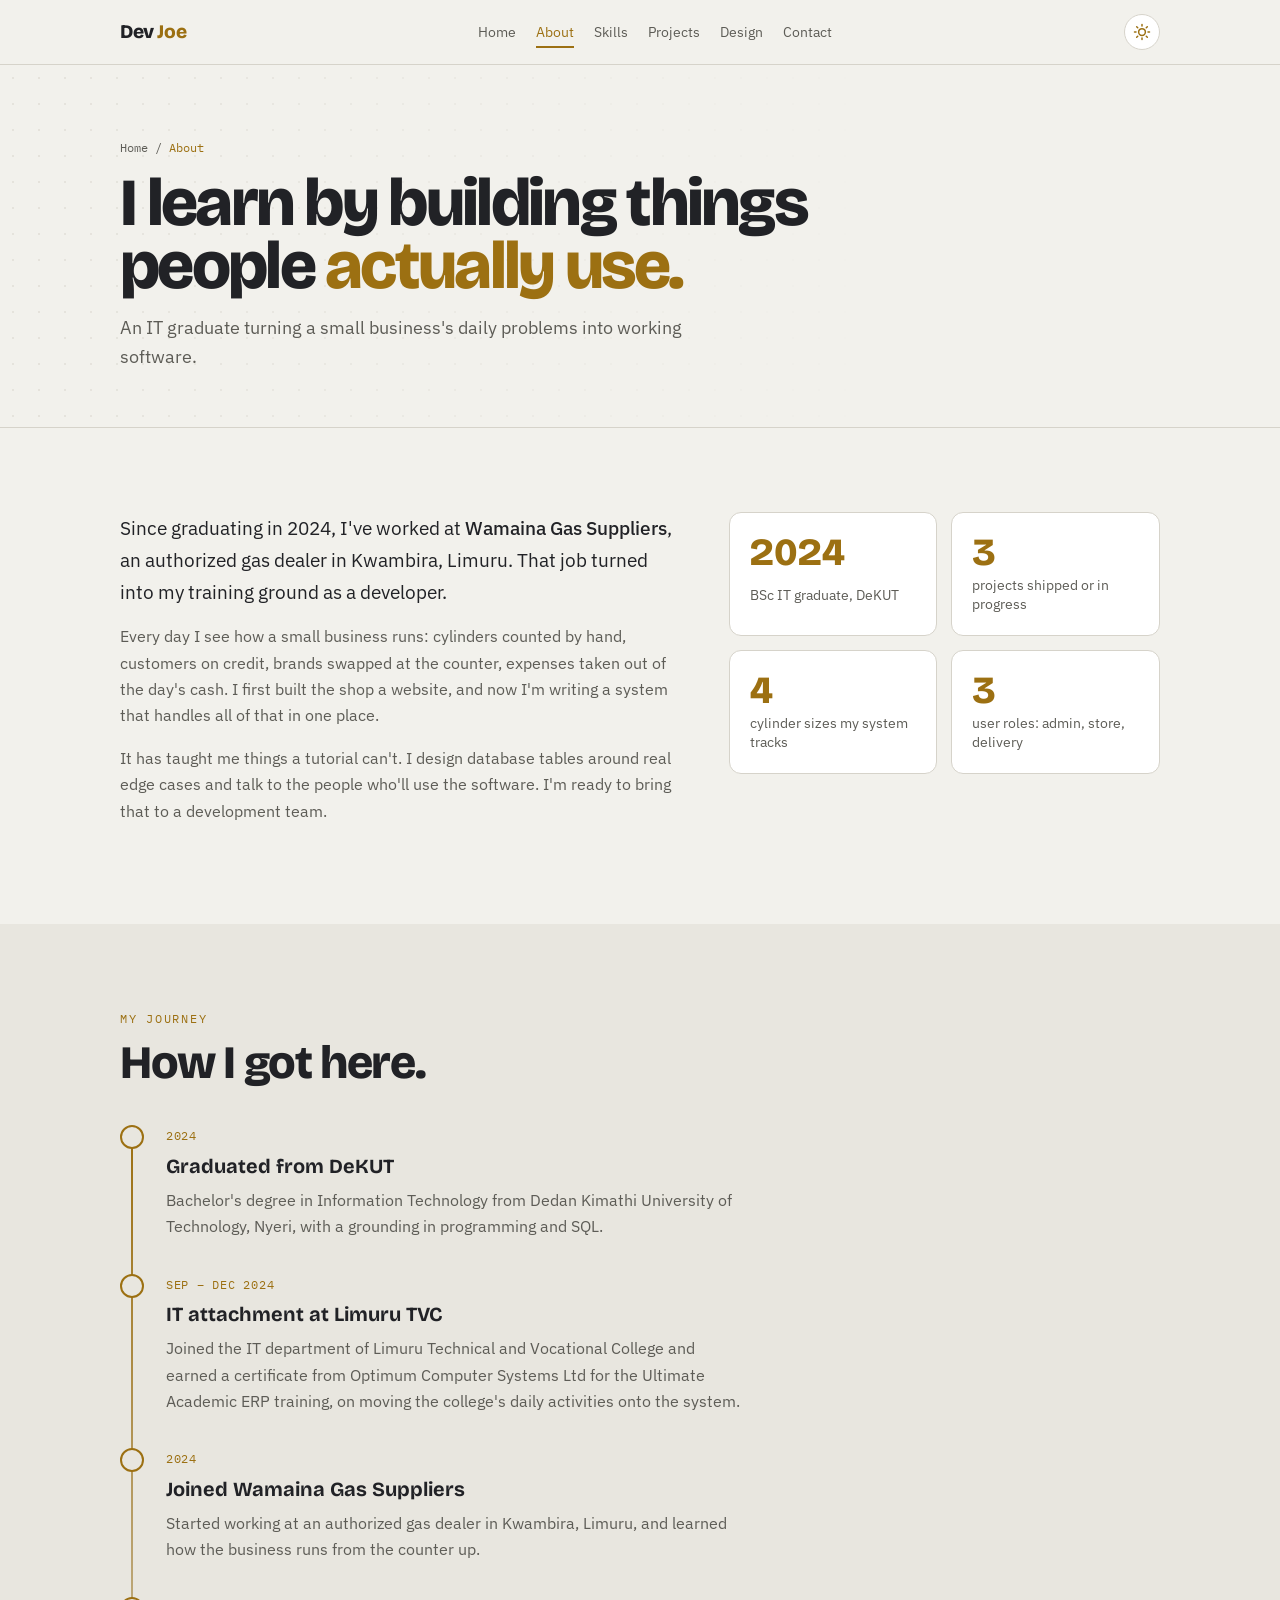
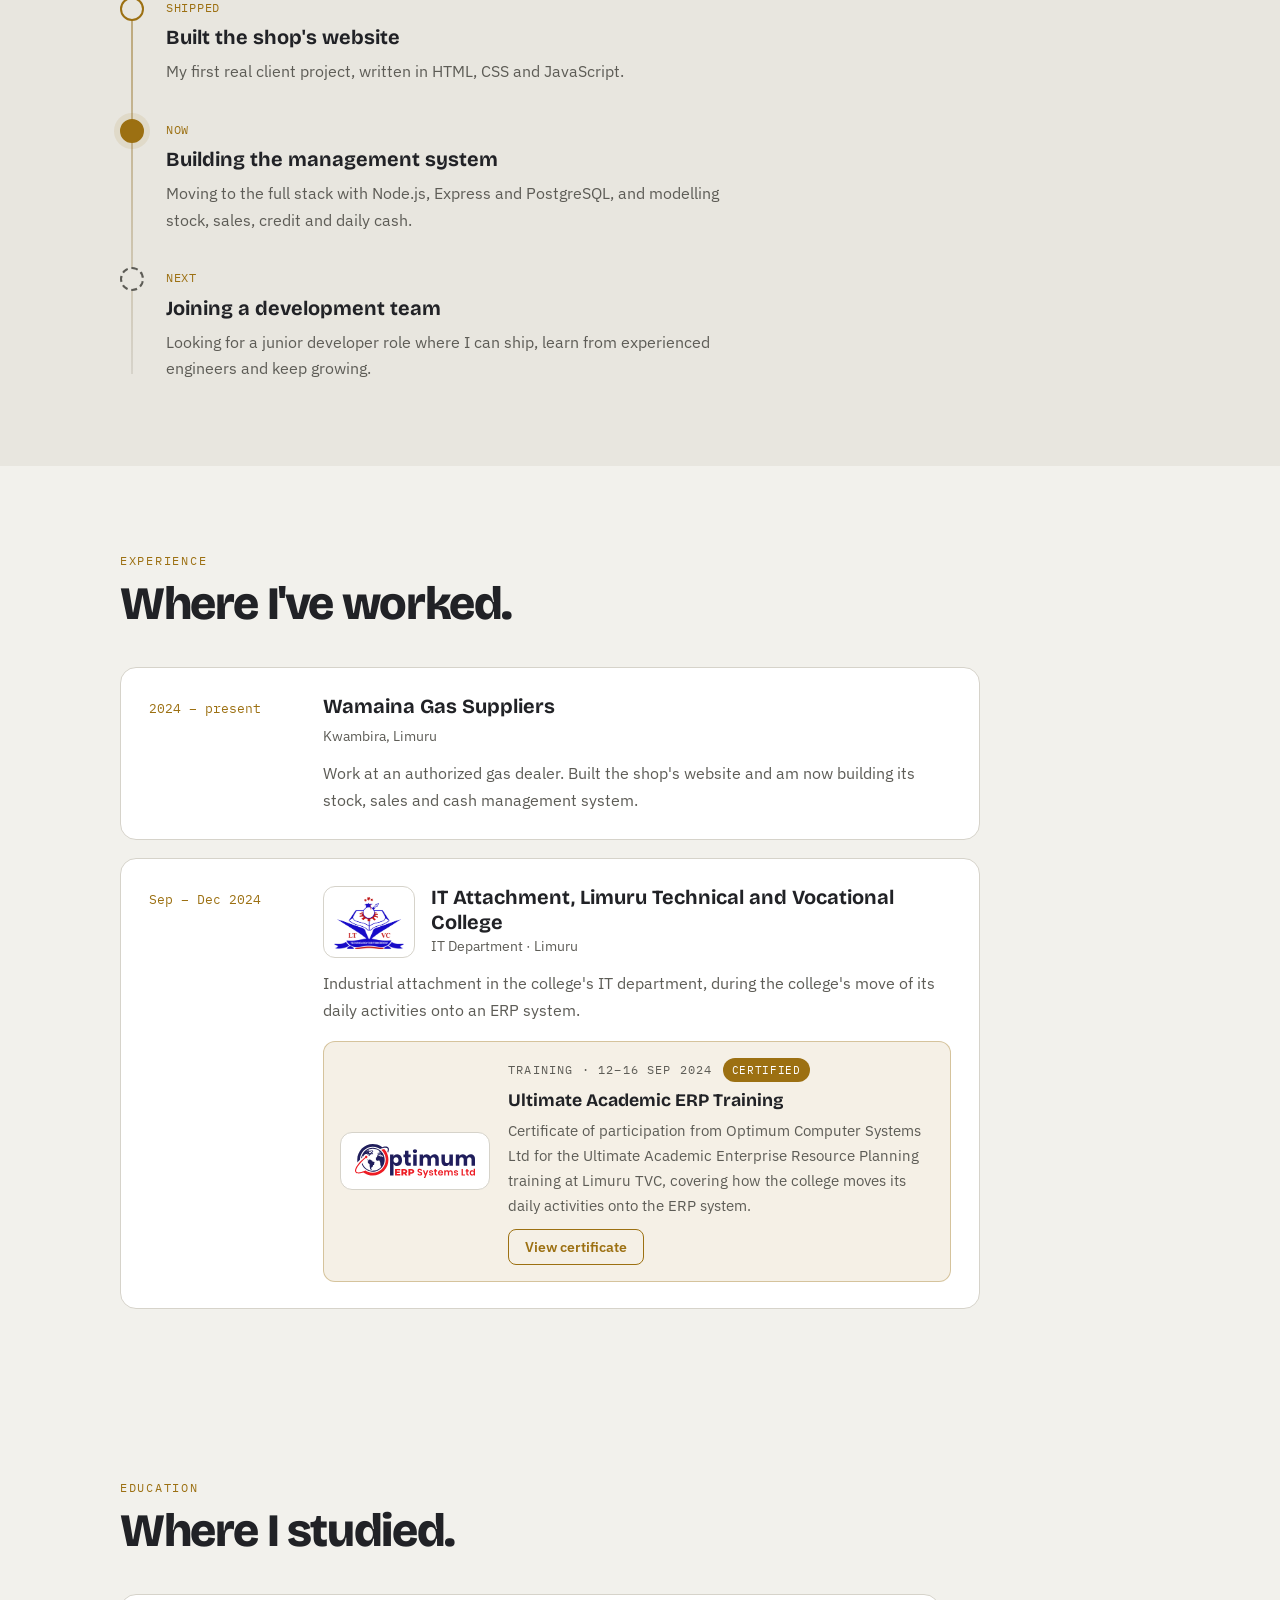
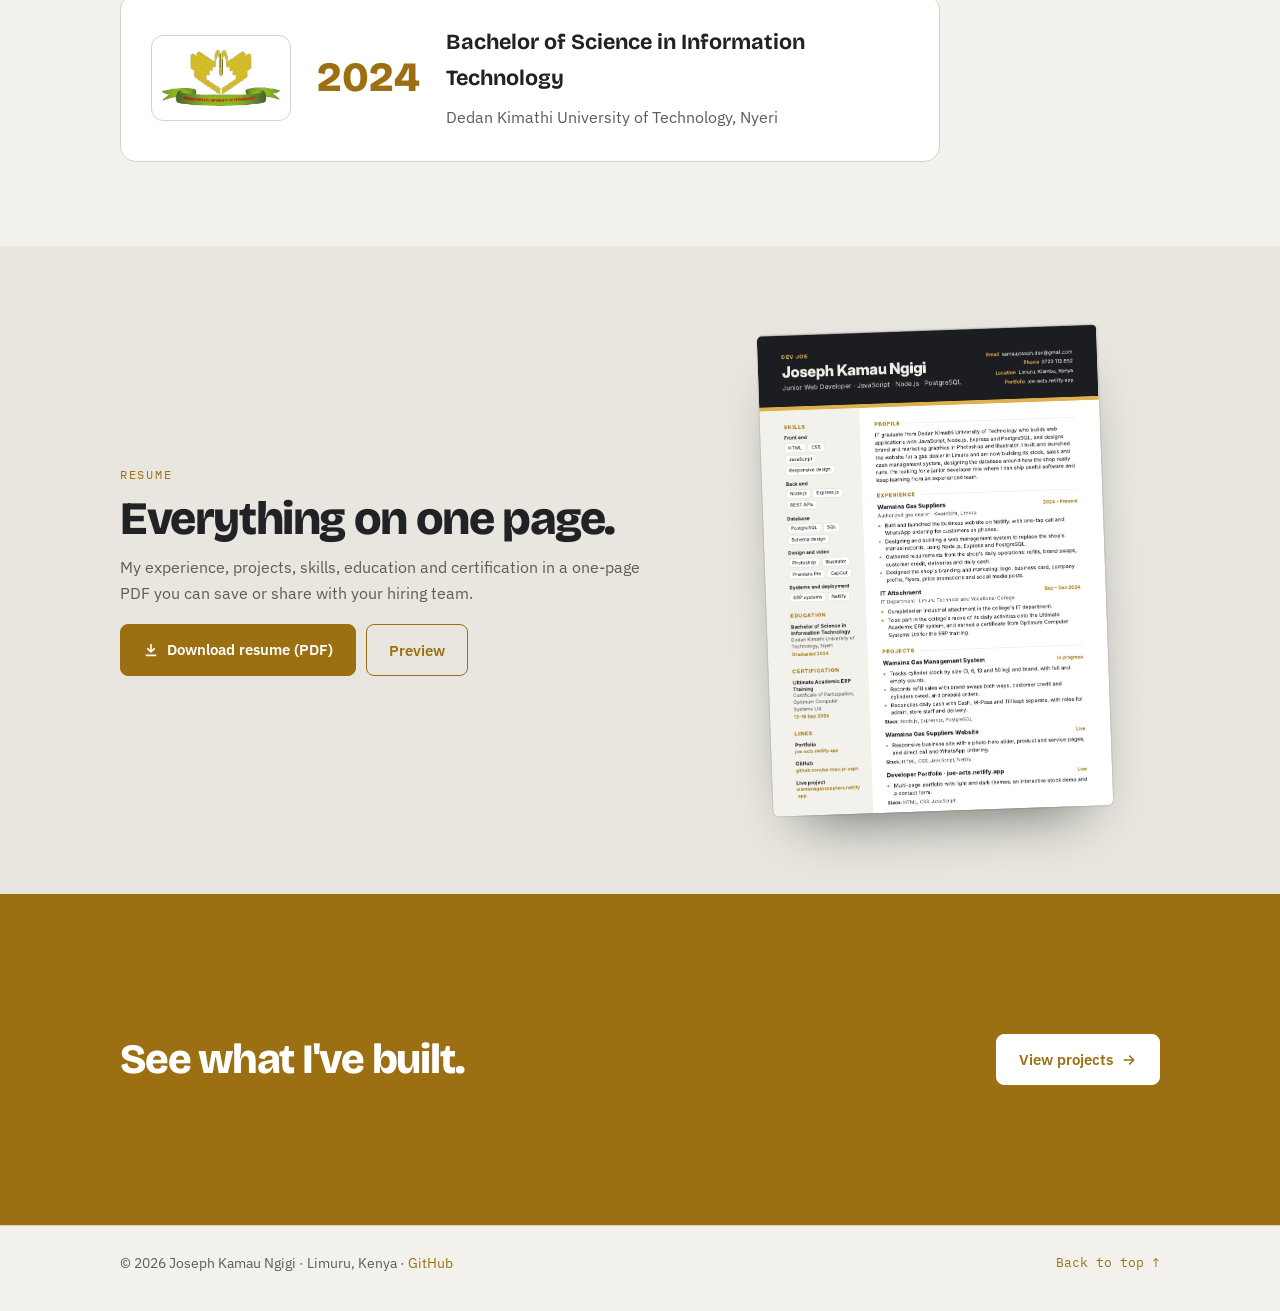
==== commit 0b3f97ef: "Add live site link, GitHub and README" ====
--- a/about.html
+++ b/about.html
@@ -218,7 +218,7 @@
 
 <footer>
   <div class="wrap">
-    <span>© 2026 Joseph Kamau Ngigi · Limuru, Kenya</span>
+    <span>© 2026 Joseph Kamau Ngigi · Limuru, Kenya · <a href="https://github.com/ka-mau-jo-seph" target="_blank" rel="noopener">GitHub</a></span>
     <a class="to-top" href="#top">Back to top ↑</a>
   </div>
 </footer>
--- a/styles.css
+++ b/styles.css
@@ -669,3 +669,9 @@
 .vid figcaption b { font-family: var(--display); font-size: 1.05rem; font-weight: 700; }
 @media (max-width: 900px) { .videos { grid-template-columns: 1fr 1fr; } }
 @media (max-width: 600px) { .videos { grid-template-columns: 1fr; } }
+
+/* Contact: four cards */
+.contact-grid.four { grid-template-columns: repeat(2, 1fr); max-width: 860px; }
+@media (max-width: 700px) { .contact-grid.four { grid-template-columns: 1fr; } }
+footer a { color: var(--gold); text-decoration: none; }
+footer a:hover { text-decoration: underline; }
